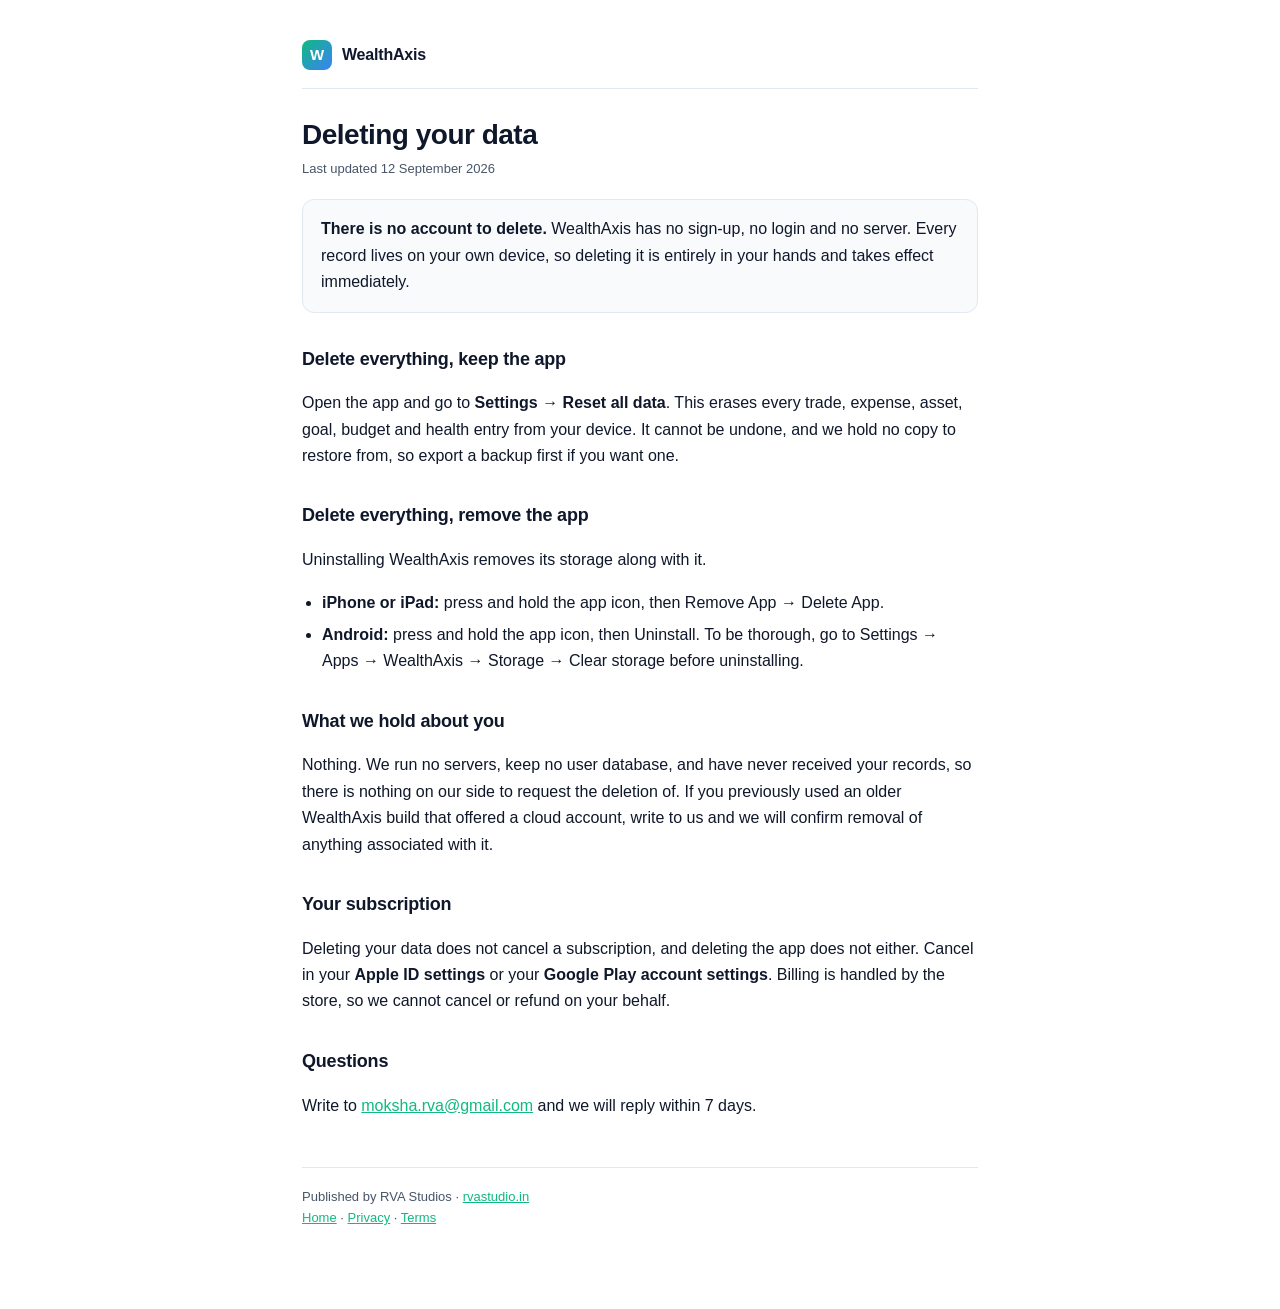
==== delete-account.html @ f6686b03 "Legal pages for WealthAxis, rewritten to match the app The previous policy at wealthaxis-pages descr" ====
<!doctype html>
<html lang="en">
<head>
<meta charset="utf-8">
<meta name="viewport" content="width=device-width, initial-scale=1">
<title>Data Deletion — WealthAxis</title>
<link rel="stylesheet" href="style.css">
</head>
<body>
<div class="wrap">
  <header>
    <a class="brand" href="index.html"><span class="mark">W</span><strong>WealthAxis</strong></a>
  </header>

  <h1>Deleting your data</h1>
  <p class="eff">Last updated 12 September 2026</p>

  <div class="card">
    <p><strong>There is no account to delete.</strong> WealthAxis has no sign-up, no login and no server. Every record lives on your own device, so deleting it is entirely in your hands and takes effect immediately.</p>
  </div>

  <h2>Delete everything, keep the app</h2>
  <p>Open the app and go to <strong>Settings &rarr; Reset all data</strong>. This erases every trade, expense, asset, goal, budget and health entry from your device. It cannot be undone, and we hold no copy to restore from, so export a backup first if you want one.</p>

  <h2>Delete everything, remove the app</h2>
  <p>Uninstalling WealthAxis removes its storage along with it.</p>
  <ul>
    <li><strong>iPhone or iPad:</strong> press and hold the app icon, then Remove App &rarr; Delete App.</li>
    <li><strong>Android:</strong> press and hold the app icon, then Uninstall. To be thorough, go to Settings &rarr; Apps &rarr; WealthAxis &rarr; Storage &rarr; Clear storage before uninstalling.</li>
  </ul>

  <h2>What we hold about you</h2>
  <p>Nothing. We run no servers, keep no user database, and have never received your records, so there is nothing on our side to request the deletion of. If you previously used an older WealthAxis build that offered a cloud account, write to us and we will confirm removal of anything associated with it.</p>

  <h2>Your subscription</h2>
  <p>Deleting your data does not cancel a subscription, and deleting the app does not either. Cancel in your <strong>Apple ID settings</strong> or your <strong>Google Play account settings</strong>. Billing is handled by the store, so we cannot cancel or refund on your behalf.</p>

  <h2>Questions</h2>
  <p>Write to <a href="mailto:moksha.rva@gmail.com">moksha.rva@gmail.com</a> and we will reply within 7 days.</p>

  <footer>
    Published by RVA Studios &middot; <a href="https://www.rvastudio.in">rvastudio.in</a><br>
    <a href="index.html">Home</a> &middot; <a href="privacy.html">Privacy</a> &middot; <a href="terms.html">Terms</a>
  </footer>
</div>
</body>
</html>
---- style.css ----
/* One stylesheet for every page. No build step, no external fonts, no CDN —
   a privacy policy that pulled in a third-party font would undercut its own
   first sentence. */
:root {
  --bg: #FFFFFF;
  --fg: #0F172A;
  --muted: #475569;
  --line: #E2E8F0;
  --accent: #10B981;
  --card: #F8FAFC;
}
@media (prefers-color-scheme: dark) {
  :root {
    --bg: #0B0F19;
    --fg: #E2E8F0;
    --muted: #94A3B8;
    --line: #1E293B;
    --accent: #34D399;
    --card: #111827;
  }
}
* { box-sizing: border-box; }
body {
  margin: 0;
  background: var(--bg);
  color: var(--fg);
  font: 16px/1.65 -apple-system, BlinkMacSystemFont, "Segoe UI", Roboto, Helvetica, Arial, sans-serif;
  -webkit-text-size-adjust: 100%;
}
.wrap { max-width: 720px; margin: 0 auto; padding: 40px 22px 80px; }
header { border-bottom: 1px solid var(--line); padding-bottom: 18px; margin-bottom: 28px; }
.brand { display: flex; align-items: center; gap: 10px; text-decoration: none; color: inherit; }
.mark {
  width: 30px; height: 30px; border-radius: 8px; flex: none;
  background: linear-gradient(135deg, #10B981, #3B82F6);
  display: grid; place-items: center; color: #fff; font-weight: 800; font-size: 15px;
}
.brand strong { font-size: 16px; letter-spacing: -0.2px; }
h1 { font-size: 28px; line-height: 1.25; letter-spacing: -0.5px; margin: 26px 0 6px; }
h2 { font-size: 18px; margin: 32px 0 8px; letter-spacing: -0.2px; }
.eff { color: var(--muted); font-size: 13px; margin: 0 0 8px; }
p, li { color: var(--fg); }
ul { padding-left: 20px; }
li { margin: 6px 0; }
a { color: var(--accent); }
.lede { font-size: 17px; color: var(--muted); }
.card {
  background: var(--card); border: 1px solid var(--line);
  border-radius: 12px; padding: 16px 18px; margin: 20px 0;
}
.card p:first-child { margin-top: 0; }
.card p:last-child { margin-bottom: 0; }
nav.links { display: flex; flex-wrap: wrap; gap: 10px; margin-top: 18px; }
nav.links a {
  border: 1px solid var(--line); border-radius: 999px;
  padding: 7px 14px; text-decoration: none; font-size: 14px; font-weight: 600;
}
footer {
  margin-top: 48px; padding-top: 18px;
  border-top: 1px solid var(--line); color: var(--muted); font-size: 13px;
}
code { background: var(--card); padding: 1px 5px; border-radius: 4px; font-size: 90%; }
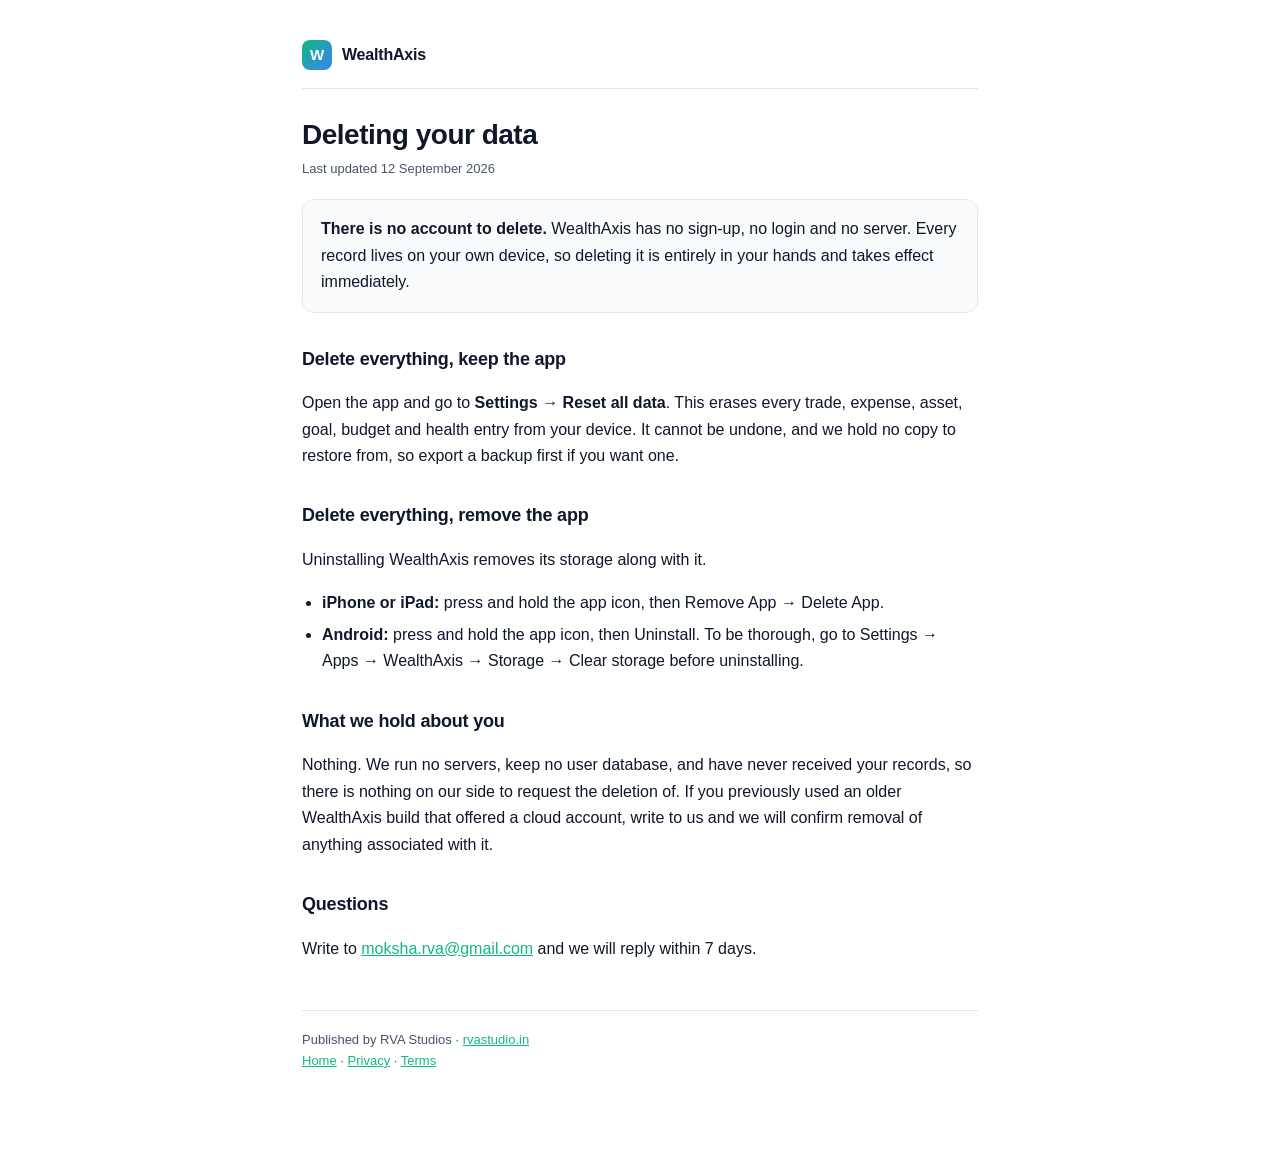
==== commit 38533d45: "Correct the legal pages: there is no subscription The app ships free with no paid tier, but these pa" ====
--- a/delete-account.html
+++ b/delete-account.html
@@ -32,9 +32,6 @@
   <h2>What we hold about you</h2>
   <p>Nothing. We run no servers, keep no user database, and have never received your records, so there is nothing on our side to request the deletion of. If you previously used an older WealthAxis build that offered a cloud account, write to us and we will confirm removal of anything associated with it.</p>
 
-  <h2>Your subscription</h2>
-  <p>Deleting your data does not cancel a subscription, and deleting the app does not either. Cancel in your <strong>Apple ID settings</strong> or your <strong>Google Play account settings</strong>. Billing is handled by the store, so we cannot cancel or refund on your behalf.</p>
-
   <h2>Questions</h2>
   <p>Write to <a href="mailto:moksha.rva@gmail.com">moksha.rva@gmail.com</a> and we will reply within 7 days.</p>
 
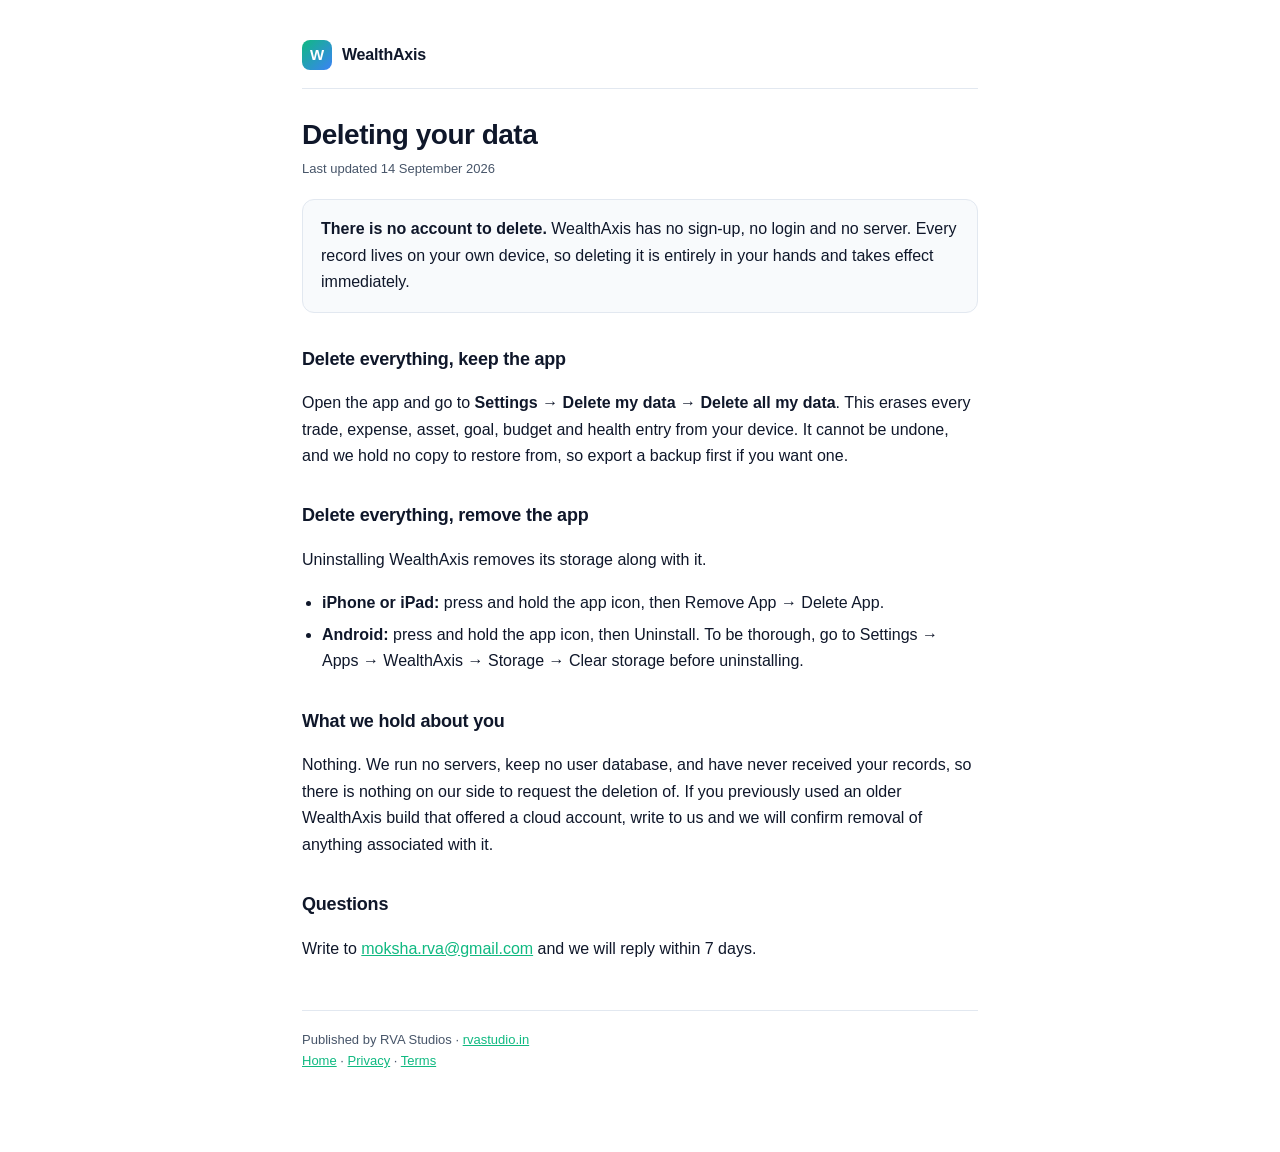
==== commit 95c1fa3e: "Name the deletion path the app actually has The pages told people to use "Settings -> Reset all data" ====
--- a/delete-account.html
+++ b/delete-account.html
@@ -13,14 +13,14 @@
   </header>
 
   <h1>Deleting your data</h1>
-  <p class="eff">Last updated 12 September 2026</p>
+  <p class="eff">Last updated 14 September 2026</p>
 
   <div class="card">
     <p><strong>There is no account to delete.</strong> WealthAxis has no sign-up, no login and no server. Every record lives on your own device, so deleting it is entirely in your hands and takes effect immediately.</p>
   </div>
 
   <h2>Delete everything, keep the app</h2>
-  <p>Open the app and go to <strong>Settings &rarr; Reset all data</strong>. This erases every trade, expense, asset, goal, budget and health entry from your device. It cannot be undone, and we hold no copy to restore from, so export a backup first if you want one.</p>
+  <p>Open the app and go to <strong>Settings &rarr; Delete my data &rarr; Delete all my data</strong>. This erases every trade, expense, asset, goal, budget and health entry from your device. It cannot be undone, and we hold no copy to restore from, so export a backup first if you want one.</p>
 
   <h2>Delete everything, remove the app</h2>
   <p>Uninstalling WealthAxis removes its storage along with it.</p>
